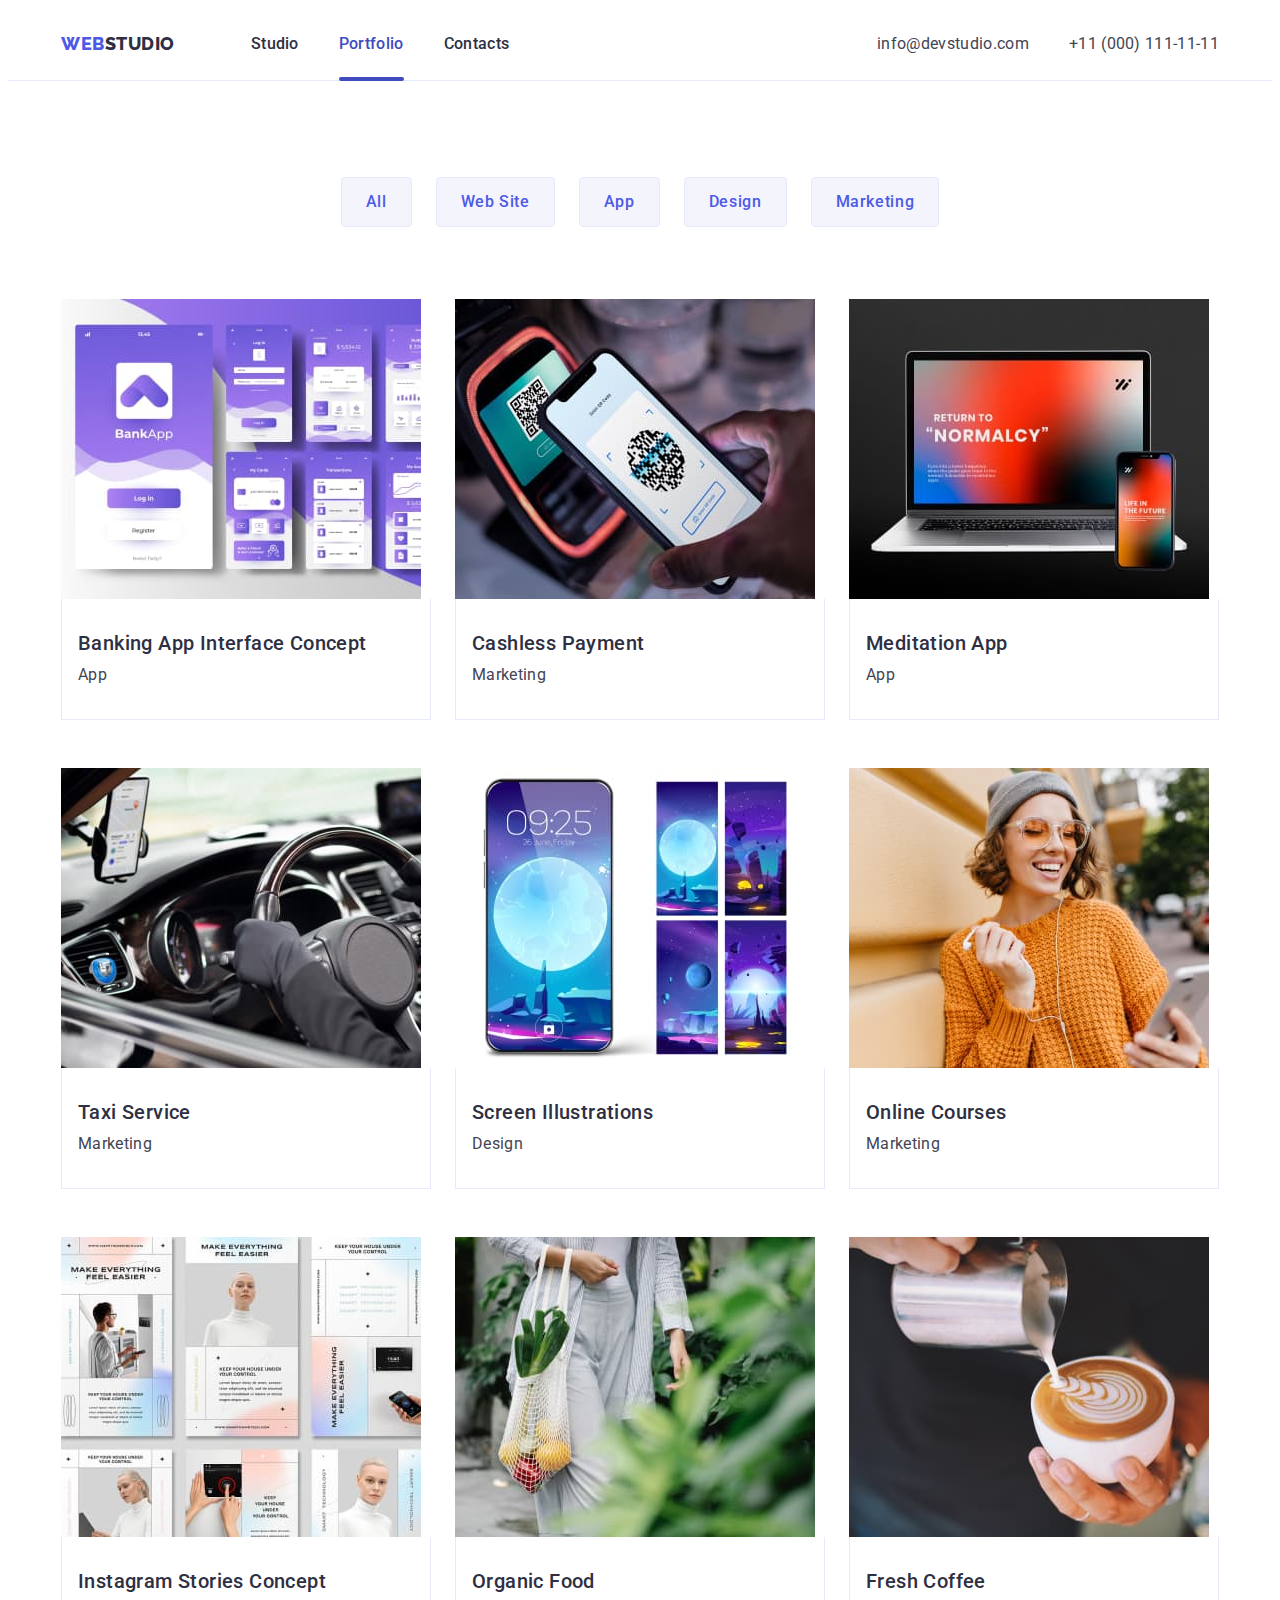
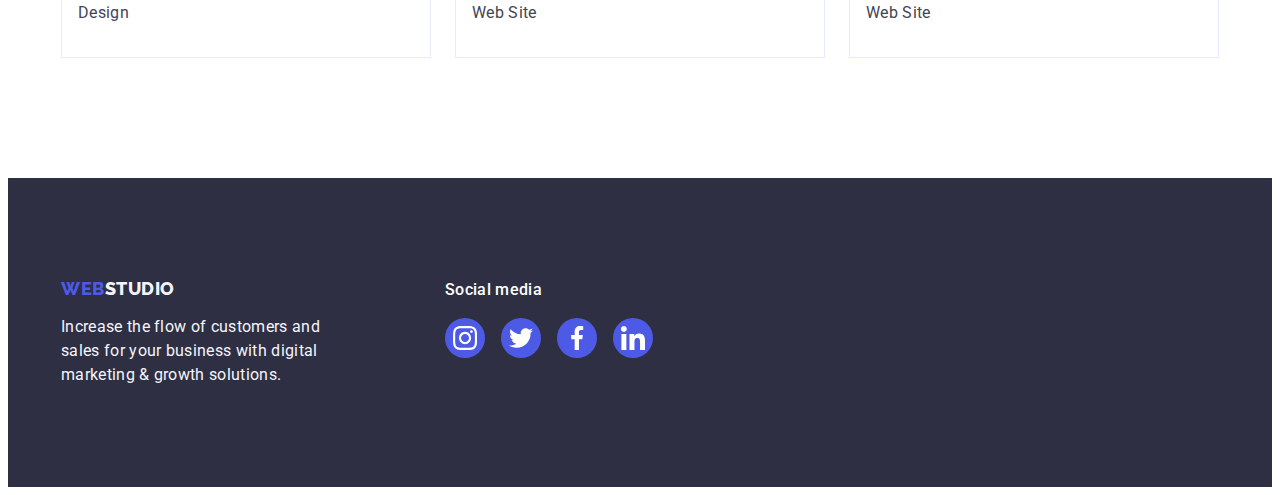
==== portfolio.html @ b26a8265 "Initial commit" ====
<!DOCTYPE html>
<html lang="en">

<head>
    <meta charset="UTF-8">
    <meta http-equiv="X-UA-Compatible" content="IE=edge">
    <meta name="viewport" content="width=device-width, initial-scale=1.0">
    <title>WebStudio</title>
    <link rel="preconnect" href="https://fonts.googleapis.com">
    <link rel="preconnect" href="https://fonts.gstatic.com" crossorigin>
    <link
        href="https://fonts.googleapis.com/css2?family=Raleway:wght@700;800&family=Roboto:wght@400;500;700&display=swap"
        rel="stylesheet">
    <link rel="stylesheet" href="https://cdnjs.cloudflare.com/ajax/libs/modern-normalize/1.1.0/modern-normalize.min.css"
        integrity="sha512-wpPYUAdjBVSE4KJnH1VR1HeZfpl1ub8YT/NKx4PuQ5NmX2tKuGu6U/JRp5y+Y8XG2tV+wKQpNHVUX03MfMFn9Q=="
        crossorigin="anonymous" referrerpolicy="no-referrer" />
    <link rel="stylesheet" href="./css/styles.css">

<body>
    <header class="header">
        <div class="container header-container">
            <nav class="header-navigation">
                <a href="./index.html" class="header-logo link">Web<span class="header-logo-studio">Studio</span></a>
                <ul class="header-list list">
                    <li class="header-item"><a class="header-link link " href="./index.html">Studio</a></li>
                    <li class="header-item"><a class="header-link link current" href="./portfolio.html">Portfolio</a>
                    </li>
                    <li class="header-item"><a class="header-link link t" href="">Contacts</a></li>
                </ul>
            </nav>
            <address class="address list">
                <ul class="address-list list">
                    <li class="address-item"><a class="address-link link"
                            href="mailto:info@devstudio.com">info@devstudio.com</a>
                    </li>
                    <li class="address-item"> <a class="address-link link" href="tel:+110001111111">+11 (000)
                            111-11-11</a>
                    </li>
                </ul>

            </address>
        </div>
    </header>
    <main>
        <section class="filters filters-section ">
            <div class="container">
                <h1 hidden> hidden</h1>
                <ul class="filters-list list buttons">
                    <li class="filters-item link">
                        <button class="filters-btn btn" type="button">All</button>
                    </li>
                    <li class="filters-item link">
                        <button class="filters-btn btn" type="button">Web Site</button>
                    </li>
                    <li class="filters-item link">
                        <button class="filters-btn btn" type="button">App</button>
                    </li>
                    <li class="filters-item link">
                        <button class="filters-btn btn" type="button">Design</button>
                    </li>
                    <li class="filters-item link">
                        <button class="filters-btn btn" type="button">Marketing</button>
                    </li>
                </ul>

                <ul class="filters-list portfolio-list list">
                    <li class="portfolio-item link">
                        <a href="#" class="portfolio-link link">
                            <div class="portfolio-overlay">
                                <img class="link" src="./images/portfolio/img-1.jpg" alt="Banking App" width="360"
                                    height="300">
                                <p class="overlay-text">14 Stylish and User-Friendly App Design Concepts · Task
                                    Manager
                                    App
                                    · Calorie Tracker App · Exotic Fruit Ecommerce App ·
                                    Cloud Storage App</p>

                            </div>
                            <div class="container-text">
                                <h2 class="portfolio-title">
                                    Banking App Interface Concept
                                </h2>
                                <p class="portfolio-text">App</p>
                            </div>
                        </a>
                    </li>
                    <li class="portfolio-item link">
                        <a href="#" class="portfolio-link link">
                            <div class="portfolio-overlay">
                                <img class="link" src="./images/portfolio/img-2.jpg" alt="Cashless Payment" width="360"
                                    height="300">
                                <p class="overlay-text">14 Stylish and User-Friendly App Design Concepts · Task
                                    Manager
                                    App
                                    · Calorie Tracker App · Exotic Fruit Ecommerce App ·
                                    Cloud Storage App</p>
                            </div>
                            <div class="container-text">
                                <h2 class="portfolio-title">Cashless Payment</h2>
                                <p class="portfolio-text">Marketing</p>
                            </div>
                        </a>
                    </li>
                    <li class="portfolio-item link">
                        <a href="#" class="portfolio-link link">
                            <div class="portfolio-overlay">
                                <img class="link" src="./images/portfolio/img-3.jpg" alt="Meditation App" width="360"
                                    height="300">
                                <p class="overlay-text">14 Stylish and User-Friendly App Design Concepts · Task
                                    Manager
                                    App
                                    · Calorie Tracker App · Exotic Fruit Ecommerce App ·
                                    Cloud Storage App</p>
                            </div>
                            <div class="container-text">
                                <h2 class="portfolio-title">Meditation App</h2>
                                <p class="portfolio-text">App</p>
                            </div>
                        </a>
                    </li>

                    <li class="portfolio-item link">
                        <a href="#" class="portfolio-link link">
                            <div class="portfolio-overlay">
                                <img class="link" src="./images/portfolio/img-4.jpg" alt="Taxi Service" width="360"
                                    height="300">
                                <p class="overlay-text">14 Stylish and User-Friendly App Design Concepts · Task
                                    Manager
                                    App
                                    · Calorie Tracker App · Exotic Fruit Ecommerce App ·
                                    Cloud Storage App</p>
                            </div>
                            <div class="container-text">
                                <h2 class="portfolio-title">Taxi Service</h2>
                                <p class="portfolio-text">Marketing</p>
                            </div>
                        </a>
                    </li>
                    <li class="portfolio-item link">
                        <a href="#" class="portfolio-link link">
                            <div class="portfolio-overlay">
                                <img class="link" src="./images/portfolio/img-5.jpg" alt="Screen Illustrations"
                                    width="360" height="300">
                                <p class="overlay-text">14 Stylish and User-Friendly App Design Concepts · Task
                                    Manager
                                    App
                                    · Calorie Tracker App · Exotic Fruit Ecommerce App ·
                                    Cloud Storage App</p>
                            </div>
                            <div class="container-text">
                                <h2 class="portfolio-title">Screen Illustrations</h2>
                                <p class="portfolio-text">Design</p>
                            </div>

                        </a>
                    </li>
                    <li class="portfolio-item link">
                        <a href="#" class="portfolio-link link">
                            <div class="portfolio-overlay">
                                <img class="link" src="./images/portfolio/img-6.jpg" alt="Online Courses" width="360"
                                    height="300">
                                <p class="overlay-text">14 Stylish and User-Friendly App Design Concepts · Task
                                    Manager
                                    App
                                    · Calorie Tracker App · Exotic Fruit Ecommerce App ·
                                    Cloud Storage App</p>
                            </div>
                            <div class="container-text">
                                <h2 class="portfolio-title">Online Courses</h2>
                                <p class="portfolio-text">Marketing</p>
                            </div>
                        </a>
                    </li>

                    <li class="portfolio-item link">
                        <a href="#" class="portfolio-link link">
                            <div class="portfolio-overlay">
                                <img class="link" src="./images/portfolio/img-7.jpg" alt="Instagram Stories Concept"
                                    width="360" height="300">
                                <p class="overlay-text">14 Stylish and User-Friendly App Design Concepts · Task
                                    Manager
                                    App
                                    · Calorie Tracker App · Exotic Fruit Ecommerce App ·
                                    Cloud Storage App</p>
                            </div>
                            <div class="container-text">
                                <h2 class="portfolio-title">Instagram Stories Concept</h2>
                                <p class="portfolio-text">Design</p>
                            </div>
                        </a>
                    </li>
                    <li class="portfolio-item link">
                        <a href="#" class="portfolio-link link">
                            <div class="portfolio-overlay">
                                <img class="link" src="./images/portfolio/img-8.jpg" alt="Organic Food" width="360"
                                    height="300">
                                <p class="overlay-text">14 Stylish and User-Friendly App Design Concepts · Task
                                    Manager
                                    App
                                    · Calorie Tracker App · Exotic Fruit Ecommerce App ·
                                    Cloud Storage App</p>
                            </div>
                            <div class="container-text">
                                <h2 class="portfolio-title">Organic Food</h2>
                                <p class="portfolio-text">Web Site</p>
                            </div>
                        </a>
                    </li>
                    <li class="portfolio-item link">
                        <a href="#" class="portfolio-link link">
                            <div class="portfolio-overlay">
                                <img class="link" src="./images/portfolio/img-9.jpg" alt="Fresh Coffee" width="360"
                                    height="300">
                                <p class="overlay-text">14 Stylish and User-Friendly App Design Concepts · Task
                                    Manager
                                    App
                                    · Calorie Tracker App · Exotic Fruit Ecommerce App ·
                                    Cloud Storage App</p>
                            </div>
                            <div class="container-text">
                                <h2 class="portfolio-title">Fresh Coffee</h2>
                                <p class="portfolio-text">Web Site</p>
                            </div>
                        </a>
                    </li>
                </ul>

            </div>
        </section>

    </main>
    <footer class="footer">
        <div class="container">
            <div class="footer-container">
                <div class="footer-logo-text">
                    <a href="./index.html" class="footer-logo link">Web<span
                            class="footer-logo-studio">Studio</span></a>

                    <p class="footer-text">Increase the flow of customers and sales for your business with digital
                        marketing
                        &
                        growth
                        solutions.</p>
                </div>

                <div class="footer-social">
                    <p class="footer-social-title">Social media</p>
                    <ul class="footer-social-network list">
                        <li class="footer-social-network-item">
                            <a class="footer-social-netwerk-link link" href="">
                                <svg class="footer-social-netwerk-icon" width="16" height="16">
                                    <use href="./images/icon/symbol-defs.svg#icon-instagram"></use>
                                </svg>
                            </a>
                        </li>
                        <li class="footer-social-network-item">
                            <a class="footer-social-netwerk-link link" href="">
                                <svg class="footer-social-netwerk-icon" width="16" height="16">
                                    <use href="./images/icon/symbol-defs.svg#icon-twitter"></use>
                                </svg>
                            </a>
                        </li>
                        <li class="footer-social-network-item">
                            <a class="footer-social-netwerk-link link" href="">
                                <svg class="footer-social-netwerk-icon" width="16" height="16">
                                    <use href="./images/icon/symbol-defs.svg#icon-facebook"></use>
                                </svg>
                            </a>
                        </li>
                        <li class="footer-social-network-item">
                            <a class="footer-social-netwerk-link link" href="">
                                <svg class="footer-social-netwerk-icon" width="16" height="16">
                                    <use href="./images/icon/symbol-defs.svg#icon-linkedin"></use>
                                </svg>
                            </a>
                        </li>
                    </ul>
                </div>

            </div>
        </div>

    </footer>
</body>

</html>
---- css/styles.css ----
:root {
  --body: #434455;
  --color-body: #ffffff;
  --color-footer: #2e2f42;
  --color-header: #434455;
  --header-link: #2e2f42;
  --header-link-color: #404bbf;
  --logo: #4d5ae5;
  --logo-studio: #2e2f42;
  --address-link: #404bbf;
  --hero: #2e2f42;
  --hero-title: #ffffff;
  --hero-btn: #404bbf;
  --hero-color: #ffffff;
  --hero-btn-color: #4d5ae5;
  --features-text: #434455;
  --features-title: #2e2f42;
  --doing-title: #2e2f42;
  --time: #f4f4fd;
  --time-title: #2e2f42;
  --time-item: #ffffff;
  --time-text: #434455;
  --footer-logo-studio: #f4f4fd;
  --footer-text: #f4f4fd;
  --filters-btn: #4d5ae5;
  --filters-color: #f4f4fd;
  --filters-btn-color: #404bbf;
  --filters-btn-portfolio: #ffffff;
  --portfolio-title: #2e2f42;
  --portfolio-text: #434455;
  --dg-gradient: linear-gradient(rgba(46, 47, 66, 0.7), rgba(46, 47, 66, 0.7));
  --icon-box: #f4f4fd;
  --transition-header-color: color 250ms cubic-bezier(0.4, 0, 0.2, 1);
  --transition-background-color: background-color 250ms
    cubic-bezier(0.4, 0, 0.2, 1);
}
p,
h1,
h2,
і h3,
h4,
h5,
h6 {
  margin: 0;
}
ul,
ol {
  margin: 0;
  padding-left: 0;
}
img {
  display: block;
}
button {
  cursor: pointer;
}

body {
  font-family: "Roboto", sans-serif;
  color: var(--body);
  background-color: var(--color-body);
}

.list {
  list-style: none;
}
.link {
  text-decoration: none;
}

.container {
  width: 1158px;
  padding-left: 15px;
  padding-right: 15px;
  margin-left: auto;
  margin-right: auto;
}
.section {
  padding-top: 120px;
  padding-bottom: 120px;
}
/* ==========HEADER========== */
.header {
  border-bottom: 1px solid #e7e9fc;
}
.header-container {
  display: flex;
}
.header-navigation {
  display: flex;
  margin-right: auto;
}
.header-logo {
  font-family: Raleway, sans-serif;
  font-style: normal;
  font-weight: 800;
  font-size: 18px;
  line-height: 1.17;
  display: flex;
  align-items: center;
  letter-spacing: 0.03em;
  text-transform: uppercase;
  color: var(--logo);
  margin-right: 76px;
}
.header-logo-studio {
  font-family: Raleway, sans-serif;
  font-style: normal;
  font-weight: 800;
  font-size: 18px;
  line-height: 1.17;
  display: flex;
  align-items: center;
  letter-spacing: 0.03em;
  text-transform: uppercase;
  color: var(--logo-studio);
}
.header-list {
  display: flex;
  gap: 40px;
}
.header-item {
}
.header-link {
  display: block;
  font-weight: 500;
  font-size: 16px;
  line-height: 1.5;
  letter-spacing: 0.02em;
  color: var(--header-link);
  padding-top: 24px;
  padding-bottom: 24px;
  transition: var(--transition-header-color);
}
.header-link:hover,
.header-link:focus {
  color: var(--header-link-color);
}
.current {
  position: relative;
}
.current {
  color: var(--header-link-color);
}
.current::after {
  content: "";
  position: absolute;
  width: 100%;
  height: 4px;
  border-radius: 2px;
  background-color: #404bbf;
  left: 0;
  bottom: -1px;
}
.address {
  font-style: normal;
}
.address-list {
  display: flex;
  gap: 40px;
  padding-top: 24px;
  padding-bottom: 24px;
}
.address-item {
}
.address-link {
  font-size: 16px;
  line-height: 1.5;
  letter-spacing: 0.02em;
  color: var(--color-header);
  transition: var(--transition-header-color);
}
.address-link:hover {
  color: var(--address-link);
}
.address-link:focus {
  color: var(--address-link);
}

/* ========HERO============*/
.hero {
  background: var(--hero);
  background-image: var(--dg-gradient), url(../images/fon/people-office.jpg);

  background-repeat: no-repeat;
  background-position: center;
  background-size: cover;
  text-align: center;
  padding-top: 188px;
  padding-bottom: 188px;
  max-width: 1440px;
  margin-left: auto;
  margin-right: auto;
}

.hero-title {
  font-weight: 700;
  font-size: 56px;
  line-height: 1.07;
  text-align: center;
  letter-spacing: 0.02em;
  color: var(--hero-title);
  margin-bottom: 48px;
  max-width: 496px;
  margin-left: auto;
  margin-right: auto;
}
.hero-btn {
  display: block;
  margin-left: auto;
  margin-right: auto;
  font-family: "Roboto", sans-serif;
  font-weight: 500;
  font-size: 16px;
  line-height: 1.5;
  letter-spacing: 0.04em;
  color: var(--hero-color);
  background: var(--hero-btn-color);
  cursor: pointer;
  min-width: 169px;
  height: 56px;
  border: none;
  border-radius: 4px;
  transition: var(--transition-background-color);
}
.hero-btn:hover {
  background-color: var(--hero-btn);
}
.hero-btn:focus {
  background-color: var(--hero-btn);
}

/* ===========Features======== */
.features {
}
.features-list {
  display: flex;
  gap: 24px;
}
.features-item {
  width: 264px;
}
.features-text {
  font-size: 16px;
  line-height: 1.5;
  letter-spacing: 0.02em;
  color: var(--features-text);
}
.features-title {
  font-weight: 500;
  font-size: 20px;
  line-height: 1.2;
  letter-spacing: 0.02em;
  color: var(--features-title);
  margin-bottom: 8px;
}
.icon-box {
  height: 112px;
  background-color: var(--icon-box);
  display: flex;
  justify-content: center;
  align-items: center;
  margin-bottom: 8px;
}
.icon {
  width: 64px;
  height: 64px;
}
/* ============doing========== */
.doing {
  padding-bottom: 120px;
}
.doing-title {
  font-weight: 700;
  font-size: 36px;
  line-height: 1.11;
  text-align: center;
  letter-spacing: 0.02em;
  text-transform: capitalize;
  color: var(--doing-title);
  margin-bottom: 72px;
}
.doing-list {
  display: flex;
  gap: 24px;
}
.doing-item {
}

/* ============time============== */
.time {
  background: var(--time);
}
.time-title {
  font-weight: 700;
  font-size: 36px;
  line-height: 1.11;
  text-align: center;
  letter-spacing: 0.02em;
  text-transform: capitalize;
  color: var(--time-title);
  margin-bottom: 72px;
}
.time-list {
  display: flex;
  gap: 24px;
}
.time-text {
  padding-top: 32px;
  padding-bottom: 32px;
}

.time-item {
  background-color: var(--time-item);
  width: calc((100% - 72px) / 4);
  box-shadow: 0px 1px 6px rgba(46, 47, 66, 0.08),
    0px 1px 1px rgba(46, 47, 66, 0.16), 0px 2px 1px rgba(46, 47, 66, 0.08);
  border-radius: 0px 0px 4px 4px;
}

.time-title-name {
  font-weight: 500;
  font-size: 20px;
  line-height: 1.2;
  text-align: center;
  letter-spacing: 0.02em;
  color: var(--doing-title);
  margin-bottom: 8px;
}
.time-text-prof {
  font-size: 16px;
  line-height: 1.5;
  text-align: center;
  letter-spacing: 0.02em;
  color: var(--time-text);
  margin-bottom: 8px;
}
.time-network {
  display: flex;
  justify-content: center;
  gap: 24px;
}

.time-network-item {
  width: 40px;
  height: 40px;
}
.social-netwerk-link {
  width: 100%;
  height: 100%;
  background-color: #4d5ae5;
  border-radius: 50%;
  display: flex;
  justify-content: center;
  align-items: center;
  transition: var(--transition-background-color);
}
.social-netwerk-link:hover {
  background-color: #404bbf;
}
.social-netwerk-link:focus {
  background-color: #404bbf;
}

.social-netwerk-icon {
  fill: #ffffff;
}
/* ========== Customers=========*/
.customers-title {
  font-weight: 700;
  font-size: 36px;
  line-height: 40px;
  text-align: center;
  letter-spacing: 0.02em;
  text-transform: capitalize;
  color: #2e2f42;
  margin-bottom: 72px;
}
.customers-list {
  display: flex;
  justify-content: center;
  gap: 24px;
}
.customers-item {
  width: calc((100% - 120px) / 6);
  height: 88px;
}
.customers-link {
  display: flex;
  justify-content: center;
  align-items: center;
  width: 100%;
  height: 100%;
  border: 1px solid #8e8f99;
  border-radius: 4px;
  transition: border 250ms cubic-bezier(0.4, 0, 0.2, 1);
}

.customers-firm {
  width: 104px;
  height: 56px;
  fill: #8e8f99;
  transition: fill 250ms cubic-bezier(0.4, 0, 0.2, 1);
}
.customers-link:hover {
  border-color: #404bbf;
}
.customers-link:focus {
  border-color: #404bbf;
}

.customers-link:hover > .customers-firm {
  fill: #404bbf;
}
.customers-link:focus > .customers-firm {
  fill: #404bbf;
}

/* =============footer============== */
.footer {
  background-color: var(--color-footer);
  padding-top: 100px;
  padding-bottom: 100px;
}
.footer-container {
  display: flex;
}
.footer-logo {
  font-family: Raleway, sans-serif;
  font-weight: 800;
  font-size: 18px;
  line-height: 1.17;
  letter-spacing: 0.03em;
  text-transform: uppercase;
  color: var(--logo);
}
.footer-logo-studio {
  color: var(--footer-logo-studio);
}

.footer-text {
  font-size: 16px;
  line-height: 1.5;
  letter-spacing: 0.02em;
  color: var(--footer-text);
  margin-top: 16px;
}
.footer-logo-text {
  width: 264px;
  margin-right: 120px;
}
.footer-social {
}
.footer-social-title {
  font-weight: 500;
  font-size: 16px;
  line-height: 1.5;
  letter-spacing: 0.02em;
  color: #ffffff;
  margin-bottom: 16px;
}
.footer-social-network {
  width: 208px;
  display: flex;
  justify-content: center;
  gap: 16px;
}

.footer-social-network-item {
  width: 40px;
  height: 40px;
}
.footer-social-netwerk-link {
  width: 100%;
  height: 100%;
  background-color: #4d5ae5;
  border-radius: 50%;
  display: flex;
  justify-content: center;
  align-items: center;
  transition: var(--transition-background-color);
}
.footer-social-netwerk-link:hover {
  background-color: #31d0aa;
}
.footer-social-netwerk-link:focus {
  background-color: #31d0aa;
}
.footer-social-netwerk-icon {
  width: 24px;
  height: 24px;
  fill: #ffffff;
}

/* *************PORTFOLIO**************** */
/* ===== Filters=======*/
.filters-section {
  padding-top: 96px;
  padding-bottom: 120px;
}
.buttons {
  display: flex;
  justify-content: center;
  margin-bottom: 72px;
  gap: 24px;
}
.filters-list {
}

.filters-item {
}

.filters-btn {
  font-family: "Roboto", sans-serif;
  font-weight: 500;
  font-size: 16px;
  line-height: 1.5;
  display: flex;
  align-items: center;
  text-align: center;
  letter-spacing: 0.04em;
  color: var(--filters-btn);
  background-color: var(--filters-color);
  padding: 12px 24px;
  transition: 250ms cubic-bezier(0.4, 0, 0.2, 1);
}
.filters-btn:hover {
  background-color: var(--filters-btn-color);
}
.filters-btn:focus {
  background-color: var(--filters-btn-color);
}
.filters-btn:hover,
.filters-btn:focus {
  color: var(--filters-btn-portfolio);
  border-color: var(--filters-btn-color);
  box-shadow: 0px 3px 1px rgba(0, 0, 0, 0.1), 0px 2px 1px rgba(0, 0, 0, 0.08),
    0px 2px 2px rgba(0, 0, 0, 0.12);
}
.btn {
  border: 1px solid #e7e9fc;
  border-radius: 4px;
}
/* =====portfolio===== */
.container-text {
  padding-top: 32px;
  padding-left: 16px;
  padding-bottom: 32px;
  border: 1px solid #e7e9fc;
  border-top: none;
}

.portfolio-list {
  display: flex;
  flex-wrap: wrap;
  gap: 48px 24px;
}

.portfolio-item {
  width: calc((100% - 48px) / 3);
}
.portfolio-overlay {
  position: relative;
  overflow: hidden;
}
.overlay-text {
  position: absolute;
  top: 0;
  left: 0;
  font-size: 16px;
  line-height: 1.5;
  letter-spacing: 0.02em;
  color: #f4f4fd;
  background-color: #4d5ae5;
  padding: 40px 32px;
  width: 100%;
  height: 100%;
  transform: translateY(100%);
  transition: transform 250ms cubic-bezier(0.4, 0, 0.2, 1);
}
.portfolio-link {
  display: block;
}
.portfolio-link:hover .overlay-text {
  transform: translate(0);
}
.portfolio-link:hover {
  box-shadow: 0px 1px 6px rgba(46, 47, 66, 0.08),
    0px 1px 1px rgba(46, 47, 66, 0.16), 0px 2px 1px rgba(46, 47, 66, 0.08);
}

.portfolio-title {
  font-weight: 500;
  font-size: 20px;
  line-height: 1.2;
  letter-spacing: 0.02em;
  color: var(--portfolio-title);
  margin-bottom: 8px;
}
.portfolio-text {
  font-size: 16px;
  line-height: 1.5;
  letter-spacing: 0.02em;
  color: var(--portfolio-text);
  margin-top: 8px;
}

/* ==========BACKDROP========== */
.backdrop {
  position: fixed;
  top: 0;
  left: 0;
  background-color: rgba(46, 47, 66, 0.4);
  width: 100%;
  height: 100%;
  opacity: 1;
  transition: opacity 300ms linear, visbility 300ms linear;
}
.modal {
  position: absolute;
  width: 408px;
  min-height: 576px;
  left: 50%;
  top: 50%;
  transform: translate(-50%, -50%) scale(1);
  transition: transform 300ms linear;
  background: #fcfcfc;
  box-shadow: 0px 1px 1px rgba(0, 0, 0, 0.14), 0px 1px 3px rgba(0, 0, 0, 0.12),
    0px 2px 1px rgba(0, 0, 0, 0.2);
  border-radius: 4px;
}
.backdrop.is-hidden .modal {
  transform: translate(-50%, -50%) scale(0);
}
.modal-close-btn {
  display: flex;
  justify-content: center;
  align-items: center;
  position: absolute;
  top: 24px;
  right: 24px;
  width: 24px;
  height: 24px;
  background: #e7e9fc;
  border: 1px solid rgba(0, 0, 0, 0.1);
  border-radius: 50%;
}
.modal-close-btn:hover,
.modal-close-btn:focus {
  background-color: #404bbf;
}
.modal-close-btn:hover > .icon-clos-btn,
.modal-close-btn:focus > .icon-clos-btn {
  fill: #ffffff;
}

.icon-clos-btn {
  width: 8px;
  height: 8px;
  fill: #2e2f42;
}
.is-hidden {
  opacity: 0;
  visibility: hidden;
  pointer-events: none;
}
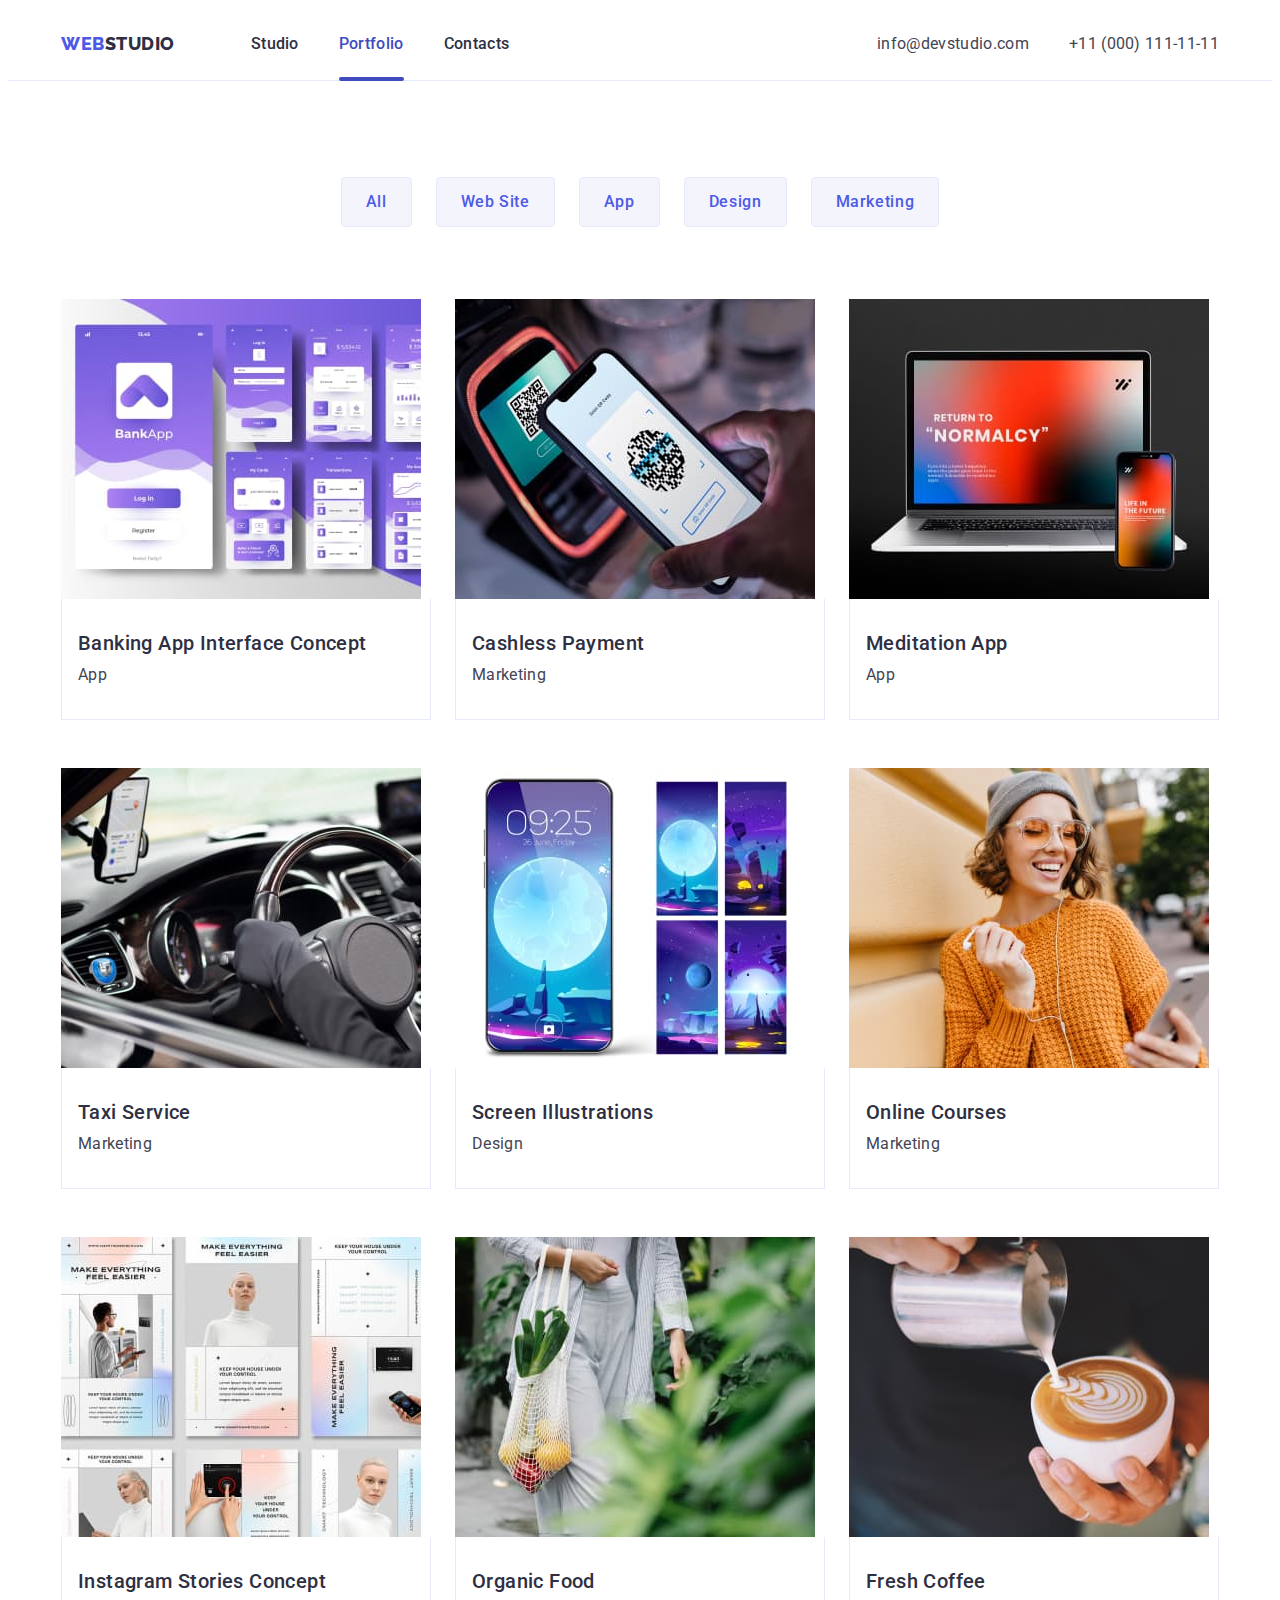
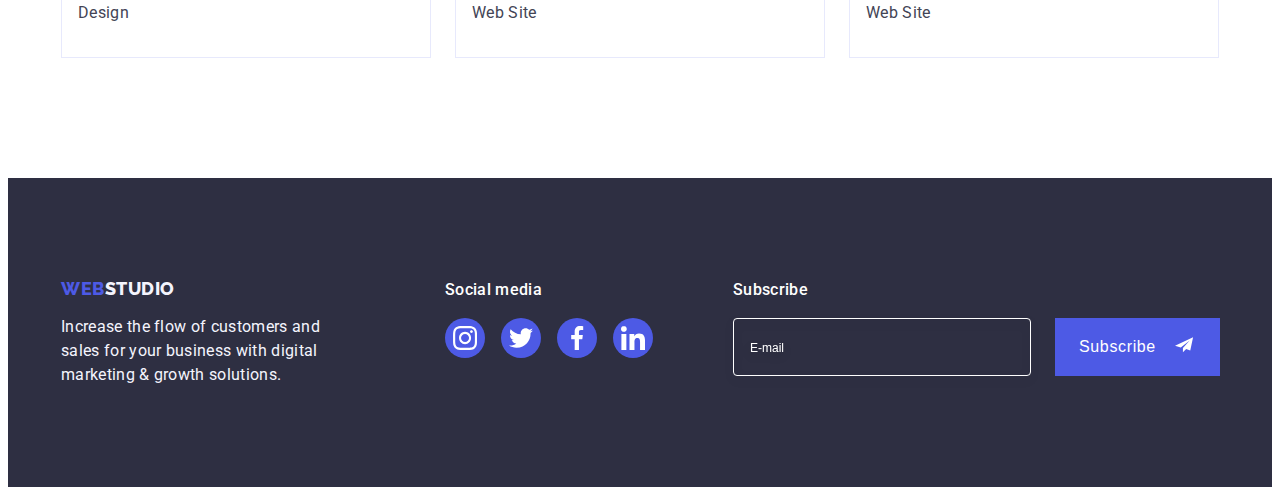
==== commit 4f079cb4: "Summary" ====
--- a/portfolio.html
+++ b/portfolio.html
@@ -277,10 +277,30 @@
                     </ul>
                 </div>
 
+                <div class="container-input">
+                    <form class="footer-form">
+                        <p class="footer-form-title">Subscribe</p>
+                        <div class="input-btn">
+                            <input class="footer-email-input email-input" type="text" name="user_email"
+                                placeholder="E-mail" required>
+                            <button class="footer-modal-btn" type="submit">
+                                Subscribe
+                                <svg class="modal-btn-icon">
+                                    <use href="./images/icon/symbol-defs.svg#icon-frame3"></use>
+                                </svg>
+                            </button>
+                        </div>
+                    </form>
+
+                </div>
             </div>
         </div>
 
+
     </footer>
+
+    <script src="./js/modal.js"></script>
+
 </body>
 
 </html>--- a/css/styles.css
+++ b/css/styles.css
@@ -492,6 +492,77 @@
   fill: #ffffff;
 }
 
+.container-input {
+  display: flex;
+  width: 453px;
+  height: 80px;
+  margin-left: 80px;
+}
+
+.footer-form-title {
+  font-style: normal;
+  font-weight: 500;
+  font-size: 16px;
+  line-height: 1.5;
+  letter-spacing: 0.02em;
+  color: #ffffff;
+  margin-bottom: 16px;
+}
+.input-btn {
+  display: flex;
+}
+.footer-email-input {
+  background: transparent;
+  width: 264px;
+  min-height: 40px;
+  padding: 8px 16px;
+  outline: none;
+  border: 1px solid;
+  border-color: #ffffff;
+  filter: drop-shadow(0px 4px 4px rgba(0, 0, 0, 0.15));
+  color: #ffffff;
+  border-radius: 4px;
+  transition: border-color 250ms cubic-bezier(0.4, 0, 0.2, 1);
+  margin-right: 24px;
+}
+.footer-email-input:hover {
+  border-color: #404bbf;
+}
+.footer-email-input:focus {
+  border-color: #404bbf;
+}
+.footer-email-input::placeholder {
+  font-weight: 400;
+  color: #ffffff;
+  font-size: 12px;
+  line-height: 1.5;
+}
+.footer-modal-btn {
+  display: flex;
+  align-items: center;
+  text-align: center;
+  font-weight: 500;
+  font-size: 16px;
+  line-height: 1.5;
+  align-items: center;
+  letter-spacing: 0.04em;
+  background: #4d5ae5;
+  color: #ffffff;
+  padding: 8px 24px;
+  border: none;
+  transition: var(--transition-background-color);
+}
+.footer-modal-btn:hover,
+.footer-modal-btn:focus {
+  background-color: #404bbf;
+}
+.modal-btn-icon {
+  width: 24px;
+  height: 24px;
+  fill: #ffffff;
+  margin-left: 16px;
+}
+
 /* *************PORTFOLIO**************** */
 /* ===== Filters=======*/
 .filters-section {
@@ -503,11 +574,6 @@
   justify-content: center;
   margin-bottom: 72px;
   gap: 24px;
-}
-.filters-list {
-}
-
-.filters-item {
 }
 
 .filters-btn {
@@ -619,7 +685,7 @@
 .modal {
   position: absolute;
   width: 408px;
-  min-height: 576px;
+  min-height: 584px;
   left: 50%;
   top: 50%;
   transform: translate(-50%, -50%) scale(1);
@@ -628,6 +694,7 @@
   box-shadow: 0px 1px 1px rgba(0, 0, 0, 0.14), 0px 1px 3px rgba(0, 0, 0, 0.12),
     0px 2px 1px rgba(0, 0, 0, 0.2);
   border-radius: 4px;
+  padding: 72px 24px 24px;
 }
 .backdrop.is-hidden .modal {
   transform: translate(-50%, -50%) scale(0);
@@ -644,6 +711,7 @@
   background: #e7e9fc;
   border: 1px solid rgba(0, 0, 0, 0.1);
   border-radius: 50%;
+  transition: var(--transition-background-color);
 }
 .modal-close-btn:hover,
 .modal-close-btn:focus {
@@ -658,9 +726,158 @@
   width: 8px;
   height: 8px;
   fill: #2e2f42;
-}
+  transition: fill var(--transition-background-color);
+}
+
 .is-hidden {
   opacity: 0;
   visibility: hidden;
   pointer-events: none;
 }
+
+.modal-text {
+  font-style: normal;
+  font-weight: 500;
+  font-size: 16px;
+  line-height: 1.5;
+  text-align: center;
+  letter-spacing: 0.02em;
+  color: var(--hero);
+  margin-bottom: 16px;
+}
+
+.modal-input {
+  width: 100%;
+  min-height: 40px;
+  border: 1px solid rgba(46, 47, 66, 0.4);
+  border-radius: 4px;
+  padding-left: 38px;
+  outline: none;
+  transition: border-color 250ms cubic-bezier(0.4, 0, 0.2, 1);
+}
+
+.modal-input:focus {
+  border-color: #4d5ae5;
+}
+.modal-input:focus + .modal-icon {
+  fill: #4d5ae5;
+}
+
+.modal-label {
+  font-weight: 400;
+  font-size: 12px;
+  line-height: 1.17;
+  letter-spacing: 0.04em;
+  color: #8e8f99;
+  margin-bottom: 4px;
+}
+.form-grop {
+  display: flex;
+  flex-direction: column;
+  margin-bottom: 8px;
+}
+.input-wrap {
+  position: relative;
+}
+
+.modal-icon {
+  position: absolute;
+  top: 50%;
+  left: 16px;
+  transform: translateY(-50%);
+  transition: fill 250ms cubic-bezier(0.4, 0, 0.2, 1);
+}
+.modal-textarea {
+  width: 100%;
+  height: 120px;
+  border: 1px solid rgba(46, 47, 66, 0.4);
+  border-radius: 4px;
+  padding: 10px;
+  outline: none;
+  transition: border-color 250ms cubic-bezier(0.4, 0, 0.2, 1);
+  resize: none;
+  font-style: normal;
+  font-weight: 400;
+  font-size: 12px;
+  line-height: 1.17;
+  letter-spacing: 0.04em;
+}
+
+.textarea {
+  margin-bottom: 16px;
+}
+
+.modal-textarea:focus {
+  border-color: #4d5ae5;
+}
+.visually-hidden {
+  position: absolute;
+  width: 1px;
+  height: 1px;
+  margin: -1px;
+  border: 0;
+  padding: 0;
+  white-space: nowrap;
+  clip-path: inset(100%);
+  clip: rect(0 0 0 0);
+  overflow: hidden;
+}
+
+.check-text {
+  display: flex;
+  align-items: center;
+  position: relative;
+  font-weight: 400;
+  font-size: 12px;
+  line-height: 1.17;
+  letter-spacing: 0.04em;
+  color: #8e8f99;
+  margin-bottom: 24px;
+}
+
+.check-text span {
+  width: 16px;
+  height: 16px;
+  border: 1px solid rgba(46, 47, 66, 0.4);
+  border-radius: 2px;
+  margin-right: 10px;
+  display: flex;
+  align-items: center;
+  justify-content: center;
+  fill: transparent;
+  transition: 250ms cubic-bezier(0.4, 0, 0.2, 1);
+}
+.input-check:checked + .check-text span {
+  background-color: #404bbf;
+  border: none;
+  fill: #f4f4f4;
+}
+.input-check:focus + .check-text span {
+  border-color: #404bbf;
+}
+.privacy-policy {
+  line-height: 1.33;
+  color: #4d5ae5;
+}
+.modal-form-btn {
+  display: block;
+  margin: 0 auto;
+}
+.servis-btn {
+  min-width: 169px;
+  height: 56px;
+  padding: 16px 32px;
+  border: none;
+  color: #ffffff;
+  background: #4d5ae5;
+  box-shadow: 0px 4px 4px rgba(0, 0, 0, 0.15);
+  border-radius: 4px;
+  transition: var(--transition-background-color);
+}
+
+.servis-btn:hover {
+  background-color: var(--hero-btn);
+}
+.servis-btn:focus {
+  background-color: var(--hero-btn);
+}
